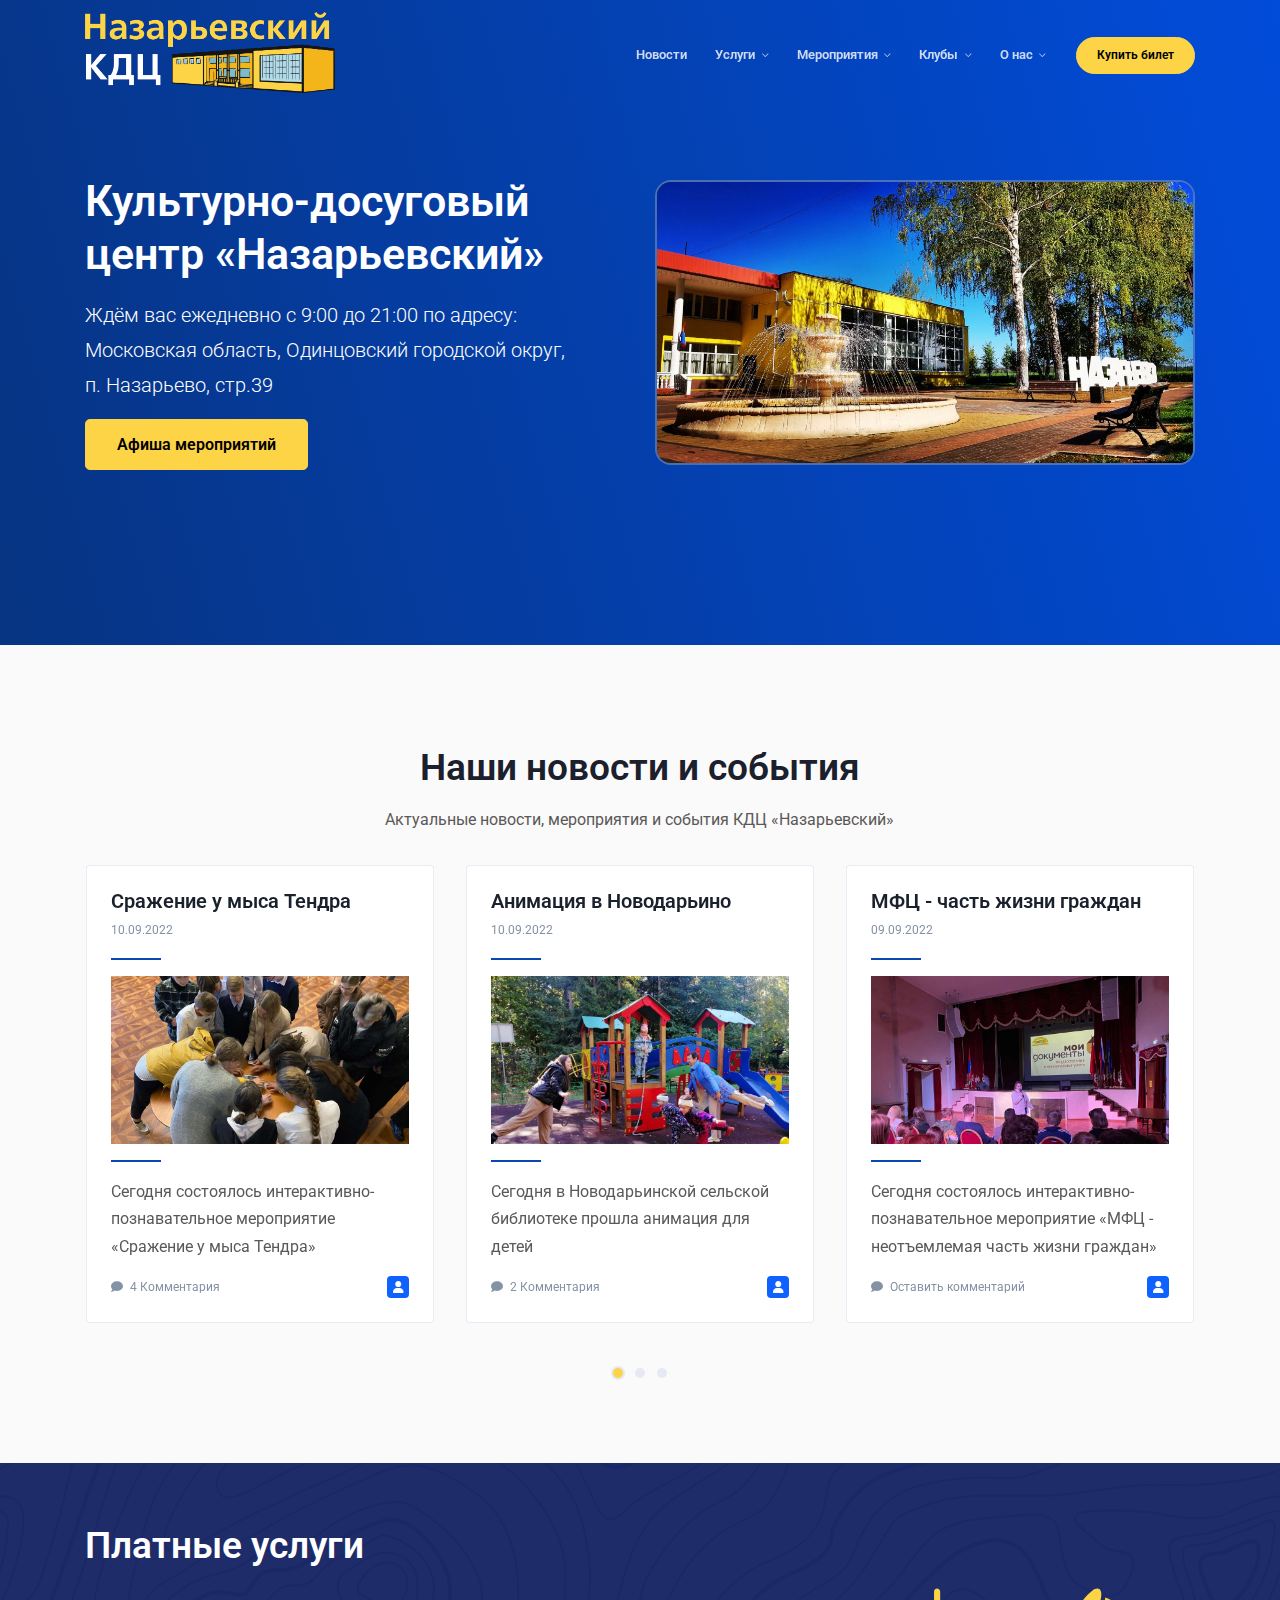
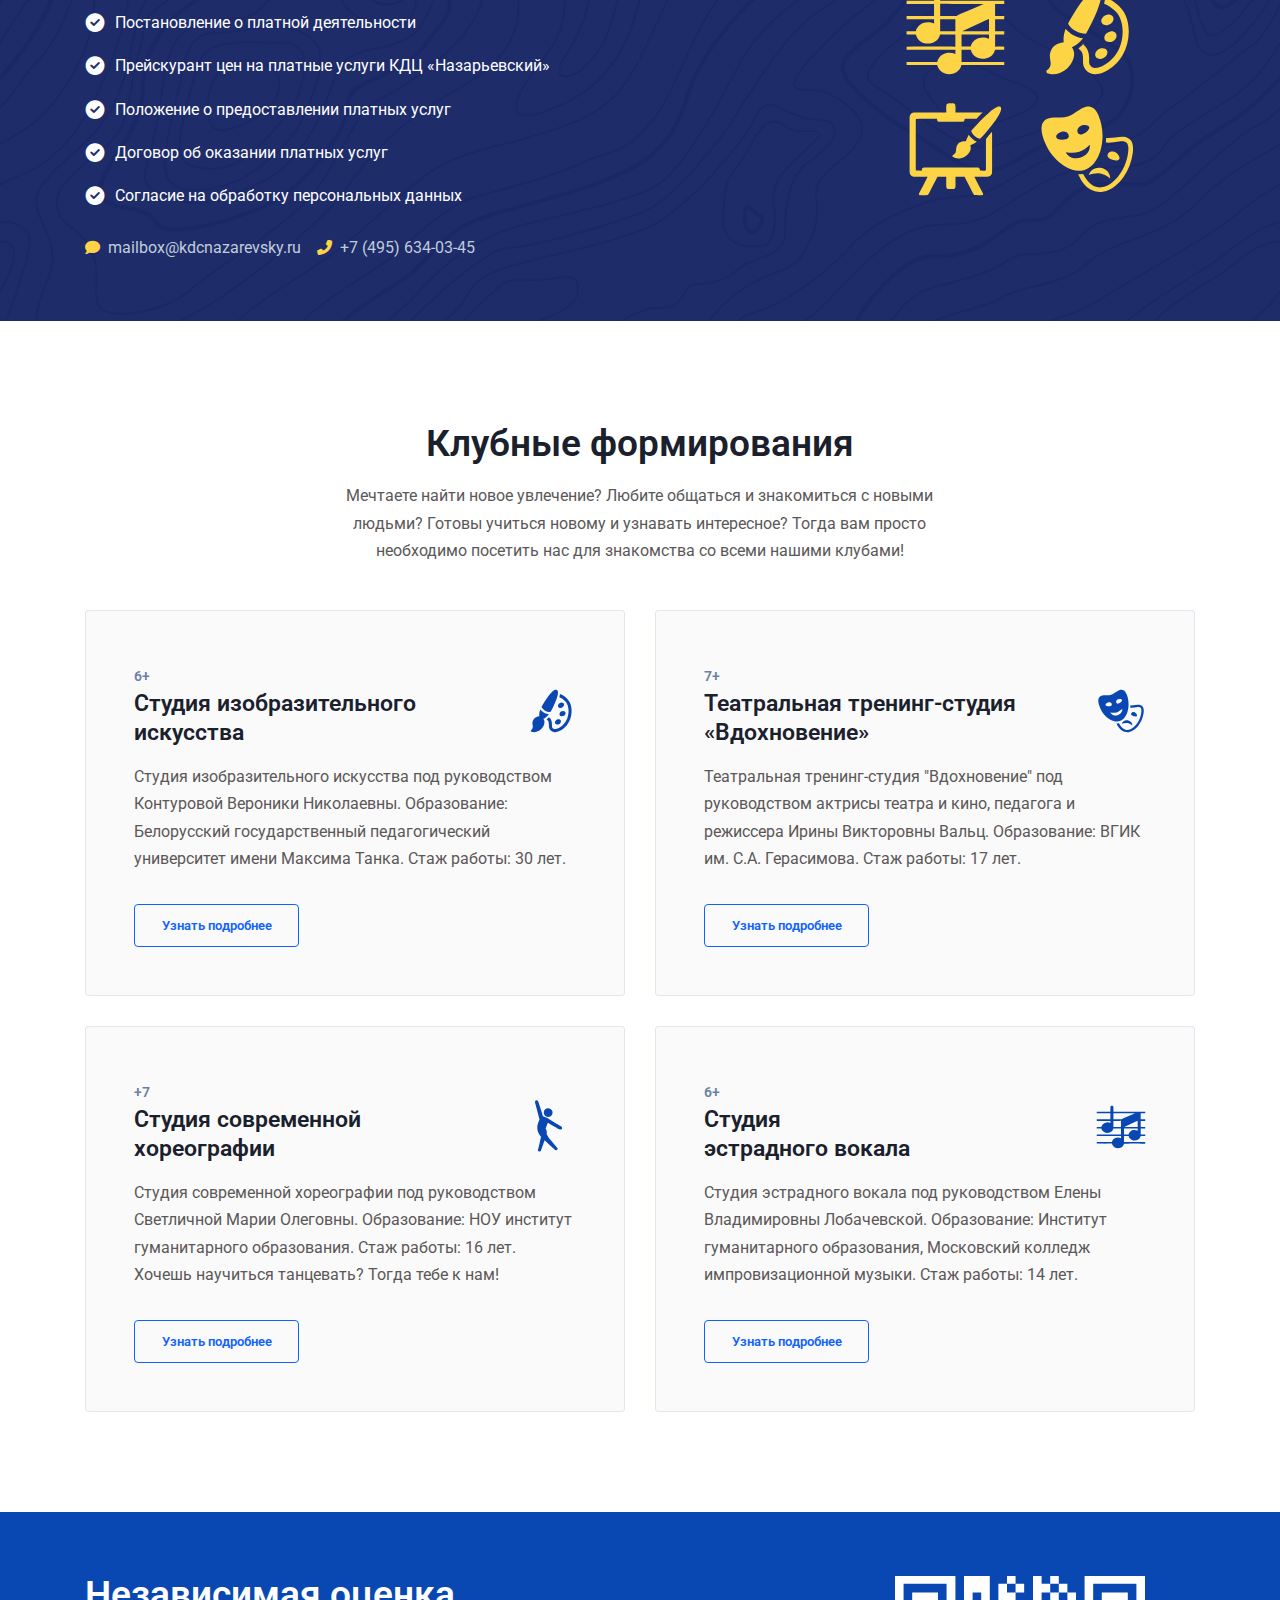
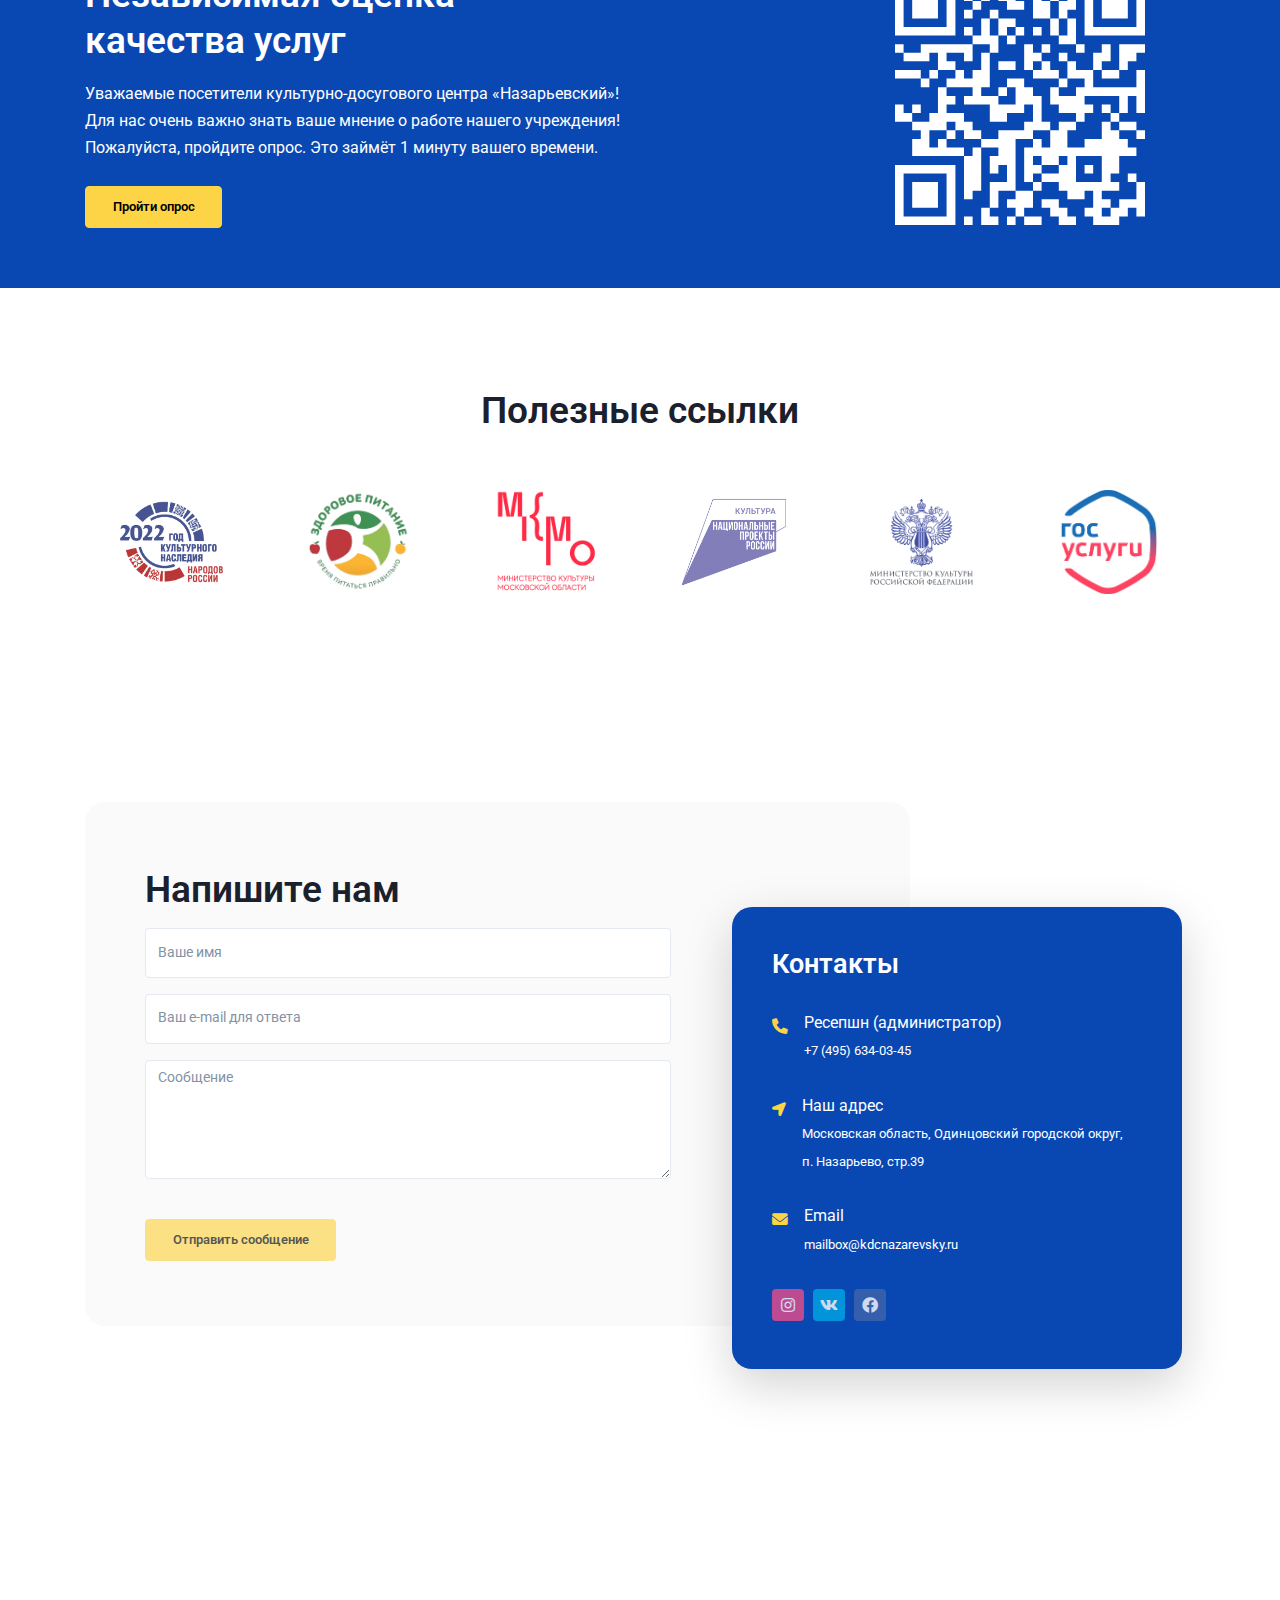
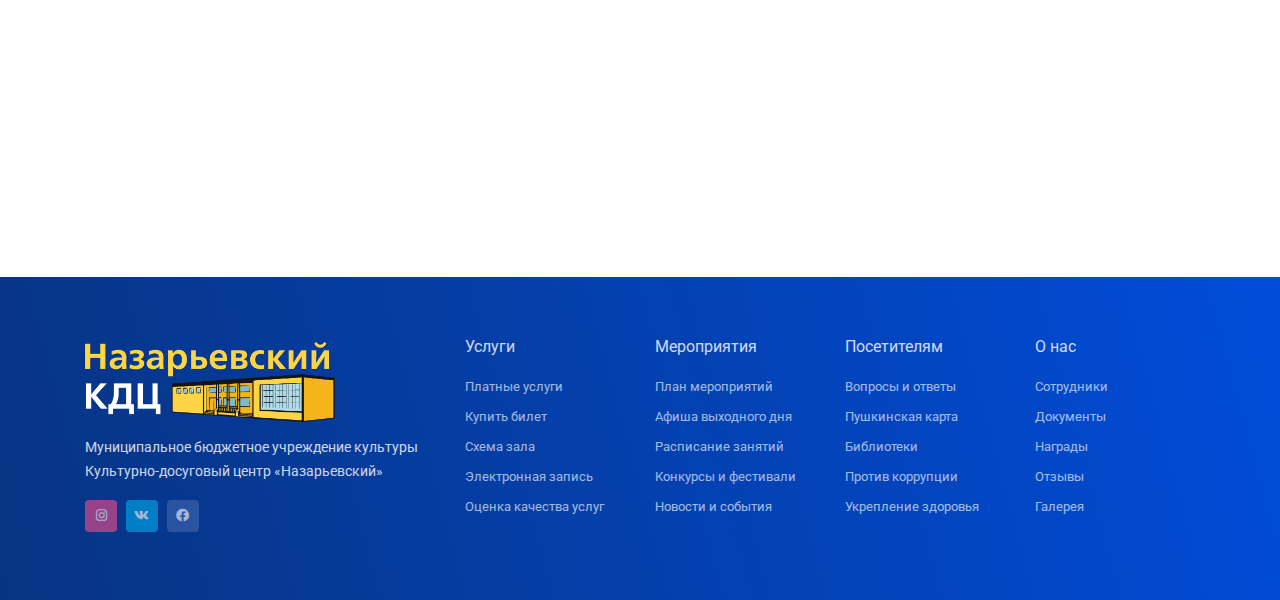
==== blue/index.html @ 81d01323 "dark-blue" ====
<!DOCTYPE html>
<html lang="en">

<head>
    <meta charset="utf-8">
    <meta name="viewport" content="width=device-width, initial-scale=1, shrink-to-fit=no">
    <meta http-equiv="X-UA-Compatible" content="ie=edge">

    <!--favicon icon-->
    <link rel="icon" href="assets/img/favicon.png" type="image/png" sizes="16x16">

    <!--title-->
    <title>Cloud Hosting - Modern Web Hosting & WHMCS Template</title>

    <!--build:css-->
    <link rel="stylesheet" href="assets/css/main.css">
    <!-- endbuild -->
</head>

<body>

    <!--header section start-->
    <header id="header" class="header-main">
        <!--main header menu start-->
        <div id="logoAndNav" class="main-header-menu-wrap bg-transparent fixed-top">
            <div class="container">
                <nav class="js-mega-menu navbar navbar-expand-md header-nav">

                    <!--logo start-->
                    <a class="navbar-brand pt-0" href="index.html"><img src="assets/img/logo-white.png" alt="logo" class="img-fluid" /></a>
                    <!--logo end-->

                    <!--responsive toggle button start-->
                    <button type="button" class="navbar-toggler btn" aria-expanded="false" aria-controls="navBar" data-toggle="collapse" data-target="#navBar">
                        <span id="hamburgerTrigger">
                          <span class="ti-menu"></span>
                        </span>
                    </button>
                    <!--responsive toggle button end-->

                    <!--main menu start-->
                    <div id="navBar" class="collapse navbar-collapse">
                        <ul class="navbar-nav ml-auto main-navbar-nav">
						
							<li class="nav-item custom-nav-item">
                                <a class="nav-link custom-nav-link" href="#">Новости</a>
                            </li>
                            <!--about start-->
                            <li class="nav-item hs-has-mega-menu custom-nav-item position-relative" data-position="center">
                                <a id="aboutMegaMenu" class="nav-link custom-nav-link main-link-toggle" href="JavaScript:Void(0);" aria-haspopup="true" aria-expanded="false">Услуги</a>

                                <!--about submenu start-->
                                <div class="hs-mega-menu main-sub-menu" style="width: 320px" aria-labelledby="aboutMegaMenu">
                                    <!--menu title with subtitle and icon item start-->
                                    <div class="title-with-icon-item">
                                        <a class="title-with-icon-link" href="#">
                                            <div class="media align-items-center">
                                                <div class="media-body">
                                                    <span class="u-header__promo-title">Платные услуги</span>
                                                </div>
                                            </div>
                                        </a>
                                    </div>
                                    <!--menu title with subtitle and icon item end-->
									
									<!--menu title with subtitle and icon item start-->
                                    <div class="title-with-icon-item">
                                        <a class="title-with-icon-link" href="#">
                                            <div class="media align-items-center">
                                                <div class="media-body">
                                                    <span class="u-header__promo-title">Купить билет</span>
                                                </div>
                                            </div>
                                        </a>
                                    </div>
                                    <!--menu title with subtitle and icon item end-->
									
									<!--menu title with subtitle and icon item start-->
                                    <div class="title-with-icon-item">
                                        <a class="title-with-icon-link" href="#">
                                            <div class="media align-items-center">
                                                <div class="media-body">
                                                    <span class="u-header__promo-title">Оценка качества услуг</span>
                                                </div>
                                            </div>
                                        </a>
                                    </div>
                                    <!--menu title with subtitle and icon item end-->
									
									<!--menu title with subtitle and icon item start-->
                                    <div class="title-with-icon-item">
                                        <a class="title-with-icon-link" href="#">
                                            <div class="media align-items-center">
                                                <div class="media-body">
                                                    <span class="u-header__promo-title">Схема зала</span>
                                                </div>
                                            </div>
                                        </a>
                                    </div>
                                    <!--menu title with subtitle and icon item end-->
									
									<!--menu title with subtitle and icon item start-->
                                    <div class="title-with-icon-item">
                                        <a class="title-with-icon-link" href="#">
                                            <div class="media align-items-center">
                                                <div class="media-body">
                                                    <span class="u-header__promo-title">Онлайн и дистанционные программы</span>
                                                </div>
                                            </div>
                                        </a>
                                    </div>
                                    <!--menu title with subtitle and icon item end-->
									
									<!--menu title with subtitle and icon item start-->
                                    <div class="title-with-icon-item">
                                        <a class="title-with-icon-link" href="#">
                                            <div class="media align-items-center">
                                                <div class="media-body">
                                                    <span class="u-header__promo-title">Библиотеки</span>
                                                </div>
                                            </div>
                                        </a>
                                    </div>
                                    <!--menu title with subtitle and icon item end-->
									
									<!--menu title with subtitle and icon item start-->
                                    <div class="title-with-icon-item">
                                        <a class="title-with-icon-link" href="#">
                                            <div class="media align-items-center">
                                                <div class="media-body">
                                                    <span class="u-header__promo-title">Пушкинская карта</span>
                                                </div>
                                            </div>
                                        </a>
                                    </div>
                                    <!--menu title with subtitle and icon item end-->
									
									
                                </div>
                                <!--about submenu end-->
                            </li>
                            <!--about end-->
							
							<!--about start-->
                            <li class="nav-item hs-has-mega-menu custom-nav-item position-relative" data-position="center">
                                <a id="aboutMegaMenu" class="nav-link custom-nav-link main-link-toggle" href="JavaScript:Void(0);" aria-haspopup="true" aria-expanded="false">Мероприятия</a>

                                <!--about submenu start-->
                                <div class="hs-mega-menu main-sub-menu" style="width: 320px" aria-labelledby="aboutMegaMenu">
                                    <!--menu title with subtitle and icon item start-->
                                    <div class="title-with-icon-item">
                                        <a class="title-with-icon-link" href="#">
                                            <div class="media align-items-center">
                                                <div class="media-body">
                                                    <span class="u-header__promo-title">План мероприятий</span>
                                                </div>
                                            </div>
                                        </a>
                                    </div>
                                    <!--menu title with subtitle and icon item end-->
									
									<!--menu title with subtitle and icon item start-->
                                    <div class="title-with-icon-item">
                                        <a class="title-with-icon-link" href="#">
                                            <div class="media align-items-center">
                                                <div class="media-body">
                                                    <span class="u-header__promo-title">Афиша выходного дня</span>
                                                </div>
                                            </div>
                                        </a>
                                    </div>
                                    <!--menu title with subtitle and icon item end-->
									
									<!--menu title with subtitle and icon item start-->
                                    <div class="title-with-icon-item">
                                        <a class="title-with-icon-link" href="#">
                                            <div class="media align-items-center">
                                                <div class="media-body">
                                                    <span class="u-header__promo-title">События</span>
                                                </div>
                                            </div>
                                        </a>
                                    </div>
                                    <!--menu title with subtitle and icon item end-->
									
									<!--menu title with subtitle and icon item start-->
                                    <div class="title-with-icon-item">
                                        <a class="title-with-icon-link" href="#">
                                            <div class="media align-items-center">
                                                <div class="media-body">
                                                    <span class="u-header__promo-title">Окружные конкурсы и фестивали</span>
                                                </div>
                                            </div>
                                        </a>
                                    </div>
                                    <!--menu title with subtitle and icon item end-->
									
									<!--menu title with subtitle and icon item start-->
                                    <div class="title-with-icon-item">
                                        <a class="title-with-icon-link" href="#">
                                            <div class="media align-items-center">
                                                <div class="media-body">
                                                    <span class="u-header__promo-title">Расписание занятий</span>
                                                </div>
                                            </div>
                                        </a>
                                    </div>
                                    <!--menu title with subtitle and icon item end-->
									
									<!--menu title with subtitle and icon item start-->
                                    <div class="title-with-icon-item">
                                        <a class="title-with-icon-link" href="#">
                                            <div class="media align-items-center">
                                                <div class="media-body">
                                                    <span class="u-header__promo-title">Укрепление общественного здоровья</span>
                                                </div>
                                            </div>
                                        </a>
                                    </div>
                                    <!--menu title with subtitle and icon item end-->
                                </div>
                                <!--about submenu end-->
                            </li>
                            <!--about end-->


                            <!--hosting start-->
                            <li class="nav-item hs-has-mega-menu custom-nav-item position-relative" data-position="center">
                                <a id="hostingMegaMenu" class="nav-link custom-nav-link main-link-toggle" href="JavaScript:Void(0);" aria-haspopup="true" aria-expanded="false">Клубы</a>

                                <!-- Demos - Mega Menu -->
                                <div class="hs-mega-menu main-sub-menu" style="width: 715px" aria-labelledby="hostingMegaMenu">
                                    <div class="row no-gutters">
                                        <div class="col-md-6">
                                            <div class="menu-item-wrap py-0 p-md-3 p-lg-3">
                                                <!--menu title with subtitle and icon item start-->
                                                <div class="title-with-icon-item">
                                                    <a class="title-with-icon-link" href="#">
                                                        <div class="media align-items-center">
                                                            <div class="menu-item-icon rounded-circle secondary-bg">
                                                                <i class="fas fa-house"></i>
                                                            </div>
                                                            <div class="media-body">
                                                                <span class="u-header__promo-title">Клубные формирования </span>
                                                                <small class="u-header__promo-text">Перечень наших клубных формирований</small>
                                                            </div>
                                                        </div>
                                                    </a>
                                                </div>
                                                <!--menu title with subtitle and icon item end-->
                                            </div>
                                        </div>

                                        <div class="col-md-6">
                                            <div class="menu-item-wrap py-0 p-md-3 p-lg-3">
                                                <!--menu title with subtitle and icon item start-->
                                                <div class="title-with-icon-item">
                                                    <a class="title-with-icon-link" href="#">
                                                        <div class="media align-items-center">
                                                            <div class="menu-item-icon rounded-circle twitter-bg">
                                                                <i class="fas fa-mouse"></i>
                                                            </div>
                                                            <div class="media-body">
                                                                <span class="u-header__promo-title">Электронная запись</span>
                                                                <small class="u-header__promo-text">В клубные формирования через систему <strong>dk.mosreg.ru</strong></small>
                                                            </div>
                                                        </div>
                                                    </a>
                                                </div>
                                                <!--menu title with subtitle and icon item end-->
                                            </div>
                                        </div>

                                    </div>
                                    <!--application hosting start-->
                                    <div class="application-hosting text-white">
                                        <ul class="application-hosting-list">
                                            <li><a href="#">Театральная тренинг-студия <br>"Вдохновение" <b>7+</b></a></li>
                                            <li><a href="#">Cтудия современной <br>хореографии <b>7+</b></a></li>
                                            <li><a href="#">Хореографическая студия 5+</a></li>
                                            <li><a href="#">Студия эстрадного вокала 6+</a></li>
                                            <li><a href="#">Студия изобразительного <br>искусства 6+</a></li>
                                            <li><a href="#">Детская вокально-<br>хореографическая студия 5+</a></li>
											<li><a href="#">Ансамбль русской народной <br>песни «Заряночка» 18+</a></li>
											<li><a href="#">Студия раннего развития <br>и творчества 2+</a></li>
                                            <li><a href="#">ВИА "Розовый дождь" 14+</a></li>
                                            <li><a href="#">Баскетбол 12+</a></li>
                                            <li><a href="#">Борьба самбо 6+</a></li>
                                            <li><a href="#">Шашки / Шахматы 6+</a></li>
                                            <li><a href="#">Волейбол 14+</a></li>
											<li><a href="#">Настольный теннис 6+</a></li>
                                        </ul>
                                    </div>
                                    <!--application hosting end-->
                                </div>
                                <!-- End Demos - Mega Menu -->
                            </li>
                            <!--hosting end-->

                            <!--about start-->
                            <li class="nav-item hs-has-mega-menu custom-nav-item position-relative" data-position="center">
                                <a id="aboutMegaMenu" class="nav-link custom-nav-link main-link-toggle" href="JavaScript:Void(0);" aria-haspopup="true" aria-expanded="false">О нас</a>

                                <!--about submenu start-->
                                <div class="hs-mega-menu main-sub-menu" style="width: 320px" aria-labelledby="aboutMegaMenu">
                                    <!--menu title with subtitle and icon item start-->
                                    <div class="title-with-icon-item">
                                        <a class="title-with-icon-link" href="#">
                                            <div class="media align-items-center">
                                                <div class="media-body">
                                                    <span class="u-header__promo-title">Контактная информация</span>
                                                </div>
                                            </div>
                                        </a>
                                    </div>
                                    <!--menu title with subtitle and icon item end-->
									
									<!--menu title with subtitle and icon item start-->
                                    <div class="title-with-icon-item">
                                        <a class="title-with-icon-link" href="#">
                                            <div class="media align-items-center">
                                                <div class="media-body">
                                                    <span class="u-header__promo-title">Обратная связь</span>
                                                </div>
                                            </div>
                                        </a>
                                    </div>
                                    <!--menu title with subtitle and icon item end-->
									
									<!--menu title with subtitle and icon item start-->
                                    <div class="title-with-icon-item">
                                        <a class="title-with-icon-link" href="#">
                                            <div class="media align-items-center">
                                                <div class="media-body">
                                                    <span class="u-header__promo-title">Руководство и сотрудники</span>
                                                </div>
                                            </div>
                                        </a>
                                    </div>
                                    <!--menu title with subtitle and icon item end-->
									
									<!--menu title with subtitle and icon item start-->
                                    <div class="title-with-icon-item">
                                        <a class="title-with-icon-link" href="#">
                                            <div class="media align-items-center">
                                                <div class="media-body">
                                                    <span class="u-header__promo-title">Документы</span>
                                                </div>
                                            </div>
                                        </a>
                                    </div>
                                    <!--menu title with subtitle and icon item end-->
									
									<!--menu title with subtitle and icon item start-->
                                    <div class="title-with-icon-item">
                                        <a class="title-with-icon-link" href="#">
                                            <div class="media align-items-center">
                                                <div class="media-body">
                                                    <span class="u-header__promo-title">Вопросы и ответы</span>
                                                </div>
                                            </div>
                                        </a>
                                    </div>
                                    <!--menu title with subtitle and icon item end-->
									
									<!--menu title with subtitle and icon item start-->
                                    <div class="title-with-icon-item">
                                        <a class="title-with-icon-link" href="#">
                                            <div class="media align-items-center">
                                                <div class="media-body">
                                                    <span class="u-header__promo-title">Отзывы</span>
                                                </div>
                                            </div>
                                        </a>
                                    </div>
                                    <!--menu title with subtitle and icon item end-->
									
									<!--menu title with subtitle and icon item start-->
                                    <div class="title-with-icon-item">
                                        <a class="title-with-icon-link" href="#">
                                            <div class="media align-items-center">
                                                <div class="media-body">
                                                    <span class="u-header__promo-title">Галерея</span>
                                                </div>
                                            </div>
                                        </a>
                                    </div>
                                    <!--menu title with subtitle and icon item end-->
									
									<!--menu title with subtitle and icon item start-->
                                    <div class="title-with-icon-item">
                                        <a class="title-with-icon-link" href="#">
                                            <div class="media align-items-center">
                                                <div class="media-body">
                                                    <span class="u-header__promo-title">История</span>
                                                </div>
                                            </div>
                                        </a>
                                    </div>
                                    <!--menu title with subtitle and icon item end-->
									
									<!--menu title with subtitle and icon item start-->
                                    <div class="title-with-icon-item">
                                        <a class="title-with-icon-link" href="#">
                                            <div class="media align-items-center">
                                                <div class="media-body">
                                                    <span class="u-header__promo-title">Противодействие коррупции</span>
                                                </div>
                                            </div>
                                        </a>
                                    </div>
                                    <!--menu title with subtitle and icon item end-->
									
									
                                </div>
                                <!--about submenu end-->
                            </li>
                            <!--about end-->

                            

                            

                            <!--button start-->
                            <li class="nav-item header-nav-last-item d-flex align-items-center">
                                <a class="btn btn-brand-03" href="#" target="_blank">
                                    <span style="color:black;">Купить билет</span>
                                </a>
                            </li>
                            <!--button end-->
                        </ul>
                    </div>
                    <!--main menu end-->
                </nav>
            </div>
        </div>
        <!--main header menu end-->
    </header>
    <!--header section end-->

    <div class="main">

        <!--hero section start-->
        <section class="ptb-160 gradient-bg">
            <div class="container">
                <div class="row align-items-center justify-content-between">
                    <div class="col-md-12 col-lg-6">
                        <div class="hero-content-wrap text-white">
                            <h1 class="text-white">Культурно-досуговый центр&nbsp;«Назарьевский»</h1>
                            <p class="lead">Ждём вас ежедневно с&nbsp;9:00&nbsp;до&nbsp;21:00 по&nbsp;адресу: Московская&nbsp;область, Одинцовский&nbsp;городской&nbsp;округ, п.&nbsp;Назарьево,&nbsp;стр.39</p>
                            <a href="#" class="btn btn-brand-03 btn-lg"><span style="color:black;">Афиша мероприятий</span></a>
                        </div>
                    </div>
                    <div class="col-md-12 col-lg-6">
                        <div class="img-wrap">
                            <img src="assets/img/home-kdc.jpg" class="single-offer-box" width="100%" height="100%">
                        </div>
                    </div>
                </div>
            </div>
        </section>
        <!--hero section end-->
		
		<!--news section start-->
        <section class="our-blog-section ptb-100 gray-light-bg">
            <div class="container">
                <div class="row justify-content-center">
                    <div class="col-md-10 col-lg-7">
                        <div class="section-heading text-center">
                            <h2>Наши новости и события</h2>
                            <p>Актуальные новости, мероприятия и события КДЦ «Назарьевский»</p>
                        </div>
                    </div>
                </div>
                <div class="row">
                    <div class="owl-carousel owl-theme client-testimonial-1 dot-bottom-center custom-dot">
                        <div class="item">
                            <div class="single-blog-article border rounded single-review-wrap bg-white p-4 m-3">
                                <a  href="#">
                            <div class="article-heading">
                                <h3 class="h5 mb-0">Сражение у мыса Тендра<br /></h3>
                                <span> 10.09.2022</span>
                            </div>
                            <span class="border-shape my-3"></span>
							<img src="assets/img/blog/01.jpg" width="100%">
							<span class="border-shape my-3"></span>
                            <p>Сегодня состоялось интерактивно-познавательное мероприятие «Сражение у мыса Тендра»</p>
                            <div class="article-footer d-flex align-items-center justify-content-between">
                                <div class="article-comments">
                                    <span><i class="fas fa-comment mr-1"></i> 4 Комментария</span>
                                </div>
                                <div class="article-user">
                                    <span class="fas fa-user"></span>
                                </div>
                            </div>
								</a>
                            </div>
                        </div>
                        <div class="item">
                            <div class="single-blog-article border rounded single-review-wrap bg-white p-4 m-3">
                                <a  href="#">
                            <div class="article-heading">
                                <h3 class="h5 mb-0">Анимация в Новодарьино</h3>
                                <span> 10.09.2022</span>
                            </div>
                            <span class="border-shape my-3"></span>
							<img src="assets/img/blog/02.jpg" width="100%">
							<span class="border-shape my-3"></span>
                            <p>Сегодня в Новодарьинской сельской библиотеке прошла анимация для детей</p>
                            <div class="article-footer d-flex align-items-center justify-content-between">
                                <div class="article-comments">
                                    <span><i class="fas fa-comment mr-1"></i> 2 Комментария</span>
                                </div>
                                <div class="article-user">
                                    <span class="fas fa-user"></span>
                                </div>
                            </div>
								</a>
                            </div>
                        </div>
                        <div class="item">
                            <div class="single-blog-article border rounded single-review-wrap bg-white p-4 m-3">
                                <a  href="#">
                            <div class="article-heading">
                                <h3 class="h5 mb-0">МФЦ - часть жизни граждан</h3>
                                <span> 09.09.2022</span>
                            </div>
                            <span class="border-shape my-3"></span>
							<img src="assets/img/blog/03.jpg" width="100%">
							<span class="border-shape my-3"></span>
                            <p>Сегодня состоялось интерактивно-познавательное мероприятие «МФЦ - неотъемлемая часть жизни граждан»</p>
                            <div class="article-footer d-flex align-items-center justify-content-between">
                                <div class="article-comments">
                                    <span><i class="fas fa-comment mr-1"></i> Оставить комментарий</span>
                                </div>
                                <div class="article-user">
                                    <span class="fas fa-user"></span>
                                </div>
                            </div>
								</a>
                            </div>
                        </div>
                        <div class="item">
                            <div class="single-blog-article border rounded single-review-wrap bg-white p-4 m-3">
                                <a  href="#">
                            <div class="article-heading">
                                <h3 class="h5 mb-0">Бородинское сражение</h3>
                                <span> 08.09.2022</span>
                            </div>
                            <span class="border-shape my-3"></span>
							<img src="assets/img/blog/04.jpg" width="100%">
							<span class="border-shape my-3"></span>
                            <p>Сегодня состоялось интерактивно-познавательное мероприятие «Бородинское сражение»</p>
                            <div class="article-footer d-flex align-items-center justify-content-between">
                                <div class="article-comments">
                                    <span><i class="fas fa-comment mr-1"></i> Оставить комментарий</span>
                                </div>
                                <div class="article-user">
                                    <span class="fas fa-user"></span>
                                </div>
                            </div>
								</a>
                            </div>
                        </div>
                        <div class="item">
                            <div class="single-blog-article border rounded single-review-wrap bg-white p-4 m-3">
                                <a  href="#">
                            <div class="article-heading">
                                <h3 class="h5 mb-0">Ваши враги, вредные привычки</h3>
                                <span> 07.09.2022</span>
                            </div>
                            <span class="border-shape my-3"></span>
							<img src="assets/img/blog/05.jpg" width="100%">
							<span class="border-shape my-3"></span>
                            <p>Сегодня состоялось интерактивно-познавательное мероприятие «Ваши враги - вредные привычки».</p>
                            <div class="article-footer d-flex align-items-center justify-content-between">
                                <div class="article-comments">
                                    <span><i class="fas fa-comment mr-1"></i> Оставить комментарий</span>
                                </div>
                                <div class="article-user">
                                    <span class="fas fa-user"></span>
                                </div>
                            </div>
								</a>
                            </div>
                        </div>
                        <div class="item">
                            <div class="single-blog-article border rounded single-review-wrap bg-white p-4 m-3">
                                <a  href="#">
                            <div class="article-heading">
                                <h3 class="h5 mb-0">Легенды мировой музыки</h3>
                                <span> 07.09.2022</span>
                            </div>
                            <span class="border-shape my-3"></span>
							<img src="assets/img/blog/06.jpg" width="100%">
							<span class="border-shape my-3"></span>
                            <p>16 сентября в 18:20 на нашей странице VK в прямом эфире мероприятие «Легенды мировой музыки»</p>
                            <div class="article-footer d-flex align-items-center justify-content-between">
                                <div class="article-comments">
                                    <span><i class="fas fa-comment mr-1"></i> Оставить комментарий</span>
                                </div>
                                <div class="article-user">
                                    <span class="fas fa-user"></span>
                                </div>
                            </div>
								</a>
                            </div>
                        </div>
                        <div class="item">
                            <div class="single-blog-article border rounded single-review-wrap bg-white p-4 m-3">
                                <a  href="#">
                            <div class="article-heading">
                                <h3 class="h5 mb-0">Международный день музыки</h3>
                                <span> 07.09.2022</span>
                            </div>
                            <span class="border-shape my-3"></span>
							<img src="assets/img/blog/09.jpg" width="100%">
							<span class="border-shape my-3"></span>
                            <p>30 сентября состоится интерактивно-познавательное мероприятие "Международный день музыки" </p>
                            <div class="article-footer d-flex align-items-center justify-content-between">
                                <div class="article-comments">
                                    <span><i class="fas fa-comment mr-1"></i> Оставить комментарий</span>
                                </div>
                                <div class="article-user">
                                    <span class="fas fa-user"></span>
                                </div>
                            </div>
								</a>
                            </div>
                        </div>
                        <div class="item">
                            <div class="single-blog-article border rounded single-review-wrap bg-white p-4 m-3">
                                <a  href="#">
                            <div class="article-heading">
                                <h3 class="h5 mb-0">Студия раннего развития</h3>
                                <span> 05.09.2022</span>
                            </div>
                            <span class="border-shape my-3"></span>
							<img src="assets/img/blog/08.jpg" width="100%">
							<span class="border-shape my-3"></span>
                            <p>В МБУК КТ КСК «Назарьевский» открывается набор в группу раннего развития «Торопышки»</p>
                            <div class="article-footer d-flex align-items-center justify-content-between">
                                <div class="article-comments">
                                    <span><i class="fas fa-comment mr-1"></i> Оставить комментарий</span>
                                </div>
                                <div class="article-user">
                                    <span class="fas fa-user"></span>
                                </div>
                            </div>
								</a>
                            </div>
                        </div>
                        <div class="item">
                            <div class="single-blog-article border rounded single-review-wrap bg-white p-4 m-3">
                                <a  href="#">
                            <div class="article-heading">
                                <h3 class="h5 mb-0">Пишем акварелью</h3>
                                <span> 05.09.2022</span>
                            </div>
                            <span class="border-shape my-3"></span>
							<img src="assets/img/blog/07.jpg" width="100%">
							<span class="border-shape my-3"></span>
                            <p>Всем здравствуйте! В МБУК КТ КСК «Назарьевский» открывается набор в кружок "Пишем акварелью"</p>
                            <div class="article-footer d-flex align-items-center justify-content-between">
                                <div class="article-comments">
                                    <span><i class="fas fa-comment mr-1"></i> Оставить комментарий</span>
                                </div>
                                <div class="article-user">
                                    <span class="fas fa-user"></span>
                                </div>
                            </div>
								</a>
                            </div>
                        </div>
                    </div>
                </div>
            </div>
        </section>
        <!--news section end-->
		
		<!--call to action start-->
        <section class="ptb-60 gradient-overlay bg-image">
		 <div class="background-image-wraper custom-overlay" style="background: url('assets/img/pattern-1.svg')repeat center center; opacity: 1;"></div>
            <div class="container">
                <div class="row align-items-center justify-content-between">
                    <div class="col-12 col-lg-6">
                        <div class="cta-content-wrap text-white">
                            <h2 class="text-white">Платные услуги</h2>
                            <ul class="check-list-wrap chew py-3">
                                <li>Постановление о платной деятельности </li>
                                <li>Прейскурант цен на платные услуги КДЦ «Назарьевский»</li>
                                <li>Положение о предоставлении платных услуг</li>
                                <li>Договор об оказании платных услуг</li>
                                <li>Согласие на обработку персональных данных</li>
                            </ul>
                        </div>
                        <div class="support-action d-inline-flex flex-wrap">
                            <a href="mailto:mailbox@kdcnazarevsky.ru" class="mr-3"><i class="fas fa-comment mr-1 color-accent"></i> <span>mailbox@kdcnazarevsky.ru</span></a>
                            <a href="tel:+74956340345" class="mb-0"><i class="fas fa-phone-alt mr-1 color-accent"></i> <span>+7 (495) 634-03-45</span></a>
                        </div>
                    </div>
                    <div class="col-md-6 col-lg-4 d-none d-lg-block">
                        <div class="cta-img-wrap text-center">
                            <img src="assets/img/services.svg" width="250" class="img-fluid" alt="server room">
                        </div>
                    </div>
                </div>
            </div>
        </section>
        <!--call to action end-->
		
		<!--services section start-->
        <section class="ptb-100 service-section-wrap">
            <div class="container">
                <div class="row justify-content-center">
                    <div class="col-md-10 col-lg-7">
                        <div class="section-heading text-center">
                            <h2>Клубные формирования</h2>
                            <p>Мечтаете найти новое увлечение? Любите общаться и знакомиться с новыми людьми? Готовы учиться новому и узнавать интересное?
							Тогда вам просто необходимо посетить нас для знакомства со всеми нашими клубами!</p>
                        </div>
                    </div>
                </div>
                <div class="row">
                    <div class="col-md-6 col-lg-6">
                        <div class="single-service p-5 rounded border gray-light-bg">
                            <div class="service-header d-flex align-items-center justify-content-between">
                                <h4><span class="h5 text-uppercase">6+</span> <br>Студия изобразительного искусства</h4>
								<img src="assets/img/paint.svg" width="50" >
                            </div>
                            <p>Студия изобразительного искусства под руководством  Контуровой Вероники Николаевны. Образование: Белорусский государственный педагогический университет имени Максима Танка. Стаж работы: 30 лет.</p>
                            <a href="#" class="btn btn-outline-brand-02 mt-3">Узнать подробнее</a>
                        </div>
                    </div>
                    <div class="col-md-6 col-lg-6">
                        <div class="single-service p-5 rounded border gray-light-bg">
                            <div class="service-header d-flex align-items-center justify-content-between">
                                <h4><span class="h5 text-uppercase">7+</span> <br>Театральная тренинг-студия «Вдохновение»</h4>
                                <img src="assets/img/mask.svg" width="50" >
                            </div>
                            <p>Театральная тренинг-студия "Вдохновение" под руководством актрисы театра и кино, педагога и режиссера Ирины Викторовны Вальц.
							Образование: ВГИК им. С.А. Герасимова. Стаж работы: 17 лет.</p>
                            <a href="#" class="btn btn-outline-brand-02 mt-3">Узнать подробнее</a>
                        </div>
                    </div>
                    <div class="col-md-6 col-lg-6">
                        <div class="single-service p-5 rounded border gray-light-bg">
                            <div class="service-header d-flex align-items-center justify-content-between">
                                <h4><span class="h5 text-uppercase">+7</span> <br>Студия современной <br>хореографии</h4>
                                <img src="assets/img/dance.svg" width="58" >
                            </div>
                            <p>Студия современной хореографии под руководством  Светличной Марии Олеговны. Образование: НОУ институт гуманитарного образования. Стаж работы: 16 лет. Хочешь научиться танцевать? Тогда тебе к нам!</p>
                            <a href="#" class="btn btn-outline-brand-02 mt-3">Узнать подробнее</a>
                        </div>
                    </div>
                    <div class="col-md-6 col-lg-6">
                        <div class="single-service p-5 rounded border gray-light-bg">
                            <div class="service-header d-flex align-items-center justify-content-between">
                                <h4><span class="h5 text-uppercase">6+</span> <br>Студия <br>эстрадного вокала</h4>
                                <img src="assets/img/music.svg" width="50" >
                            </div>
                            <p>Cтудия эстрадного вокала под руководством Елены Владимировны Лобачевской.
							Образование: Институт гуманитарного образования, Московский колледж импровизационной музыки. Стаж работы: 14 лет.</p>
                            <a href="#" class="btn btn-outline-brand-02 mt-3">Узнать подробнее</a>
                        </div>
                    </div>
                </div>
            </div>
        </section>
        <!--services section end-->
		
		<!--call to action start-->
        <section class="ptb-60 primary-bg">
            <div class="container">
                <div class="row align-items-center justify-content-between">
                    <div class="col-md-7 col-lg-6">
                        <div class="cta-content-wrap text-white">
                            <h2 class="text-white">Независимая&nbsp;оценка качества&nbsp;услуг</h2>
                            <p>Уважаемые посетители культурно-досугового центра «Назарьевский»! Для нас очень важно знать ваше мнение о работе нашего учреждения!
							Пожалуйста, пройдите опрос. Это займёт 1 минуту вашего времени.</p>
                        </div>
                        <div class="action-btns mt-4">
                            <a href="#" class="btn btn-brand-03"><span style="color:black;">Пройти опрос</span></a>
                        </div>
                    </div>
                    <div class="col-md-5 col-lg-4">
                        <div class="cta-img-wrap text-center">
                            <img src="assets/img/qr_nok.svg" class="img-fluid" alt="server room">
                        </div>
                    </div>
                </div>
            </div>
        </section>
        <!--call to action end-->
		
		<!--our team section start-->
        <section class="client-section  ptb-100">
            <div class="container">
                <div class="row justify-content-center">
                    <div class="col-md-8">
                        <div class="section-heading text-center mb-5">
                            <h2>Полезные ссылки</h2>
                            
                        </div>
                    </div>
                </div>
                <div class="row align-items-center">
                    <div class="col-md-12">
                        <div class="owl-carousel owl-theme clients-carousel dot-indicator">
                            <div class="item single-customer">
                                <img src="assets/img/901.png" alt="client logo" class="customer-logo">
                            </div>
                            <div class="item single-customer">
                                <img src="assets/img/902.png" alt="client logo" class="customer-logo">
                            </div>
                            <div class="item single-customer">
                                <img src="assets/img/903.png" alt="client logo" class="customer-logo">
                            </div>
                            <div class="item single-customer">
                                <img src="assets/img/904.png" alt="client logo" class="customer-logo">
                            </div>
                            <div class="item single-customer">
                                <img src="assets/img/905.png" alt="client logo" class="customer-logo">
                            </div>
                            <div class="item single-customer">
                                <img src="assets/img/906.png" alt="client logo" class="customer-logo">
                            </div>
                            <div class="item single-customer">
                                <img src="assets/img/907.png" alt="client logo" class="customer-logo">
                            </div>
                            <div class="item single-customer">
                                <img src="assets/img/908.png" alt="client logo" class="customer-logo">
                            </div>
							<div class="item single-customer">
                                <img src="assets/img/910.png" alt="client logo" class="customer-logo">
                            </div>
                        </div>
                    </div>
                </div>
            </div>
        </section>
        <!--our team section end-->
		
		<!--our contact section start-->
        <section class="contact-us-section ptb-100" id="contact">
            <div class="container">
                <div class="row">
                    <div class="col-12 pb-3 message-box d-none">
                        <div class="alert alert-danger"></div>
                    </div>
                    <div class="col-md-8 col-lg-9">
                        <div class="contact-us-form-wrap gray-light-bg position-relative">
                            <form action="" method="POST" id="contactForm" class="contact-us-form">
                                <input type="hidden" name="csrfToken" id="csrfToken" value="" />
                                <div class="form-row">
                                    <div class="col-md-9 col-12">
                                        <h2>Напишите нам</h2>
                                    </div>
                                    <div class="col-md-9 col-12">
                                        <div class="form-group">
                                            <input type="text" class="form-control" name="name" id="name" placeholder="Ваше имя" required="required">
                                        </div>
                                    </div>
                                    <div class="col-md-9 col-12">
                                        <div class="form-group">
                                            <input type="email" class="form-control" name="email" id="email" placeholder="Ваш e-mail для ответа" required="required">
                                        </div>
                                    </div>
                                    <div class="col-md-9 col-12">
                                        <div class="form-group">
                                            <textarea name="message" id="message" class="form-control" rows="5" cols="25" placeholder="Сообщение"></textarea>
                                        </div>
                                    </div>
                                    <div class="col-sm-12 mt-4">
                                        <button type="submit" class="btn btn-brand-03" id="btnContactUs">
                                            <span style="color:black;">Отправить сообщение</span>
                                        </button>
                                    </div>
									
                                </div>
                            </form>
                            <div class="contact-us-content primary-bg text-white shadow-lg mt-5 mt-md-0 mt-lg-0">
                                <h3 class="text-white">Контакты</h3>
                                <ul class="contact-info-list mt-3">
									<li class="d-flex py-3">
                                        <div class="contact-icon mr-3">
                                            <span class="fas fa-phone color-accent"></span>
                                        </div>
                                        <div class="contact-text">
                                            <h6 class="mb-1 text-white font-weight-normal">Ресепшн (администратор)</h6>
                                            <small>
                                                +7 (495) 634-03-45
                                            </small>
                                        </div>
                                    </li>
                                    <li class="d-flex py-3">
                                        <div class="contact-icon mr-3">
                                            <span class="fas fa-location-arrow color-accent"></span>
                                        </div>
                                        <div class="contact-text">
                                            <h6 class="mb-1 text-white font-weight-normal">Наш адрес</h6>
                                            <small>
                                                Московская&nbsp;область, Одинцовский&nbsp;городской&nbsp;округ, п.&nbsp;Назарьево,&nbsp;стр.39
                                            </small>
                                        </div>
                                    </li>
                                    <li class="d-flex py-3">
                                        <div class="contact-icon mr-3">
                                            <span class="fas fa-envelope color-accent"></span>
                                        </div>
                                        <div class="contact-text">
                                            <h6 class="mb-1 text-white font-weight-normal">Email</h6>
                                            <small>
                                                mailbox@kdcnazarevsky.ru
                                            </small>
                                        </div>
                                    </li>
                                </ul>
                                <ul class="list-inline social-list-default background-color social-hover-2 mt-2">
                                    <li class="list-inline-item"><a class="dribbble" href="#"><i class="fab fa-instagram"></i></a></li>
                                    <li class="list-inline-item"><a class="twitter" href="#"><i class="fab fa-vk"></i></a></li>
                                    <li class="list-inline-item"><a class="facebook" href="#"><i class="fab fa-facebook"></i></a></li>
                                </ul>
                            </div>
                        </div>
                    </div>

                </div>
            </div>
        </section>
        <!--our contact section end-->
		
		

        <!--google map start-->
        <div class="google-map">
            <iframe src="https://yandex.ru/map-widget/v1/?um=constructor%3A74e1b01a725973a56817670b219194403c5e708fed5ce55bf2587e63d4829c9d&amp;source=constructor" width="100%" height="450" frameborder="0"></iframe>
        </div>
        <!--google map end-->



    </div>

    <!--footer section start-->
    <footer class="footer-1 ptb-60 gradient-bg">
        <div class="container">
            <div class="row">
                <div class="col-md-12 col-lg-4 mb-4 mb-md-4 mb-sm-4 mb-lg-0">
                    <a href="#" class="navbar-brand mb-2">
                        <img src="assets/img/logo-white.png" alt="logo" class="img-fluid">
                    </a>
                    <br>
                    <p>Муниципальное бюджетное учреждение культуры <br>Культурно-досуговый центр «Назарьевский»</p>
                    <ul class="list-inline social-list-default background-color social-hover-2 mt-2">
                        <li class="list-inline-item"><a class="dribbble" href="#"><i class="fab fa-instagram"></i></a></li>
                        <li class="list-inline-item"><a class="twitter" href="#"><i class="fab fa-vk"></i></a></li>
                        <li class="list-inline-item"><a class="facebook" href="#"><i class="fab fa-facebook"></i></a></li>
                    </ul>
                </div>
                <div class="col-md-12 col-lg-8">
                    <div class="row mt-0">
						<div class="col-sm-6 col-md-3 col-lg-3 mb-4 mb-sm-4 mb-md-0 mb-lg-0">
                            <h6 class="font-weight-normal">Услуги</h6>
                            <ul>
							
								<li>
                                    <a href="#">Платные услуги</a>
                                </li>
                                <li>
                                    <a href="#">Купить билет</a>
                                </li>
								<li>
                                    <a href="#">Схема зала</a>
                                </li>
								<li>
                                    <a href="#">Электронная запись</a>
                                </li>
								<li>
                                    <a href="#">Оценка качества услуг</a>
                                </li>
                                
                            </ul>
                        </div>
                        <div class="col-sm-6 col-md-3 col-lg-3 mb-4 mb-sm-4 mb-md-0 mb-lg-0">
                            <h6 class="font-weight-normal">Мероприятия</h6>
                            <ul>
                                <li>
                                    <a href="#">План мероприятий</a>
                                </li>
                                <li>
                                    <a href="#">Афиша выходного дня</a>
                                </li>
                                <li>
                                    <a href="#">Расписание занятий</a>
                                </li>
								<li>
                                    <a href="#">Конкурсы и фестивали</a>
                                </li>
                                <li>
                                    <a href="#">Новости и события</a>
                                </li>
                            </ul>
                        </div>
						<div class="col-sm-6 col-md-3 col-lg-3">
                            <h6 class="font-weight-normal">Посетителям</h6>
                            <ul>
                                <li>
                                    <a href="#">Вопросы и ответы</a>
                                </li>
								<li>
                                    <a href="#">Пушкинская карта</a>
                                </li>
                                <li>
                                    <a href="#">Библиотеки</a>
                                </li>
								<li>
                                    <a href="#">Против коррупции</a>
                                </li>
								<li>
                                    <a href="#">Укрепление здоровья</a>
                                </li>
                            </ul>
                        </div>
                        <div class="col-sm-6 col-md-3 col-lg-3 mb-4 mb-sm-4 mb-md-0 mb-lg-0">
                            <h6 class="font-weight-normal">О нас</h6>
                            <ul>
                                <li>
                                    <a href="#">Сотрудники</a>
                                </li>
                                <li>
                                    <a href="#">Документы </a>
                                </li>
                                <li>
                                    <a href="#">Награды</a>
                                </li>
								<li>
                                    <a href="#">Отзывы</a>
                                </li>
								<li>
                                    <a href="#">Галерея</a>
                                </li>
                            </ul>
                        </div>
                    </div>
                </div>
            </div>
        </div>
        <!--end of container-->
    </footer>

    <!--footer section end-->

    <!--build:js-->
    <script src="assets/js/vendors/jquery-3.5.1.min.js"></script>
    <script src="assets/js/vendors/popper.min.js"></script>
    <script src="assets/js/vendors/bootstrap.min.js"></script>
    <script src="assets/js/vendors/bootstrap-slider.min.js"></script>
    <script src="assets/js/vendors/jquery.easing.min.js"></script>
    <script src="assets/js/vendors/owl.carousel.min.js"></script>
    <script src="assets/js/vendors/countdown.min.js"></script>
    <script src="assets/js/vendors/jquery.waypoints.min.js"></script>
    <script src="assets/js/vendors/jquery.rcounterup.js"></script>
    <script src="assets/js/vendors/magnific-popup.min.js"></script>
    <script src="assets/js/vendors/validator.min.js"></script>
    <script src="assets/js/vendors/hs.megamenu.js"></script>
    <script src="assets/js/app.js"></script>
    <!--endbuild-->
</body>

</html>
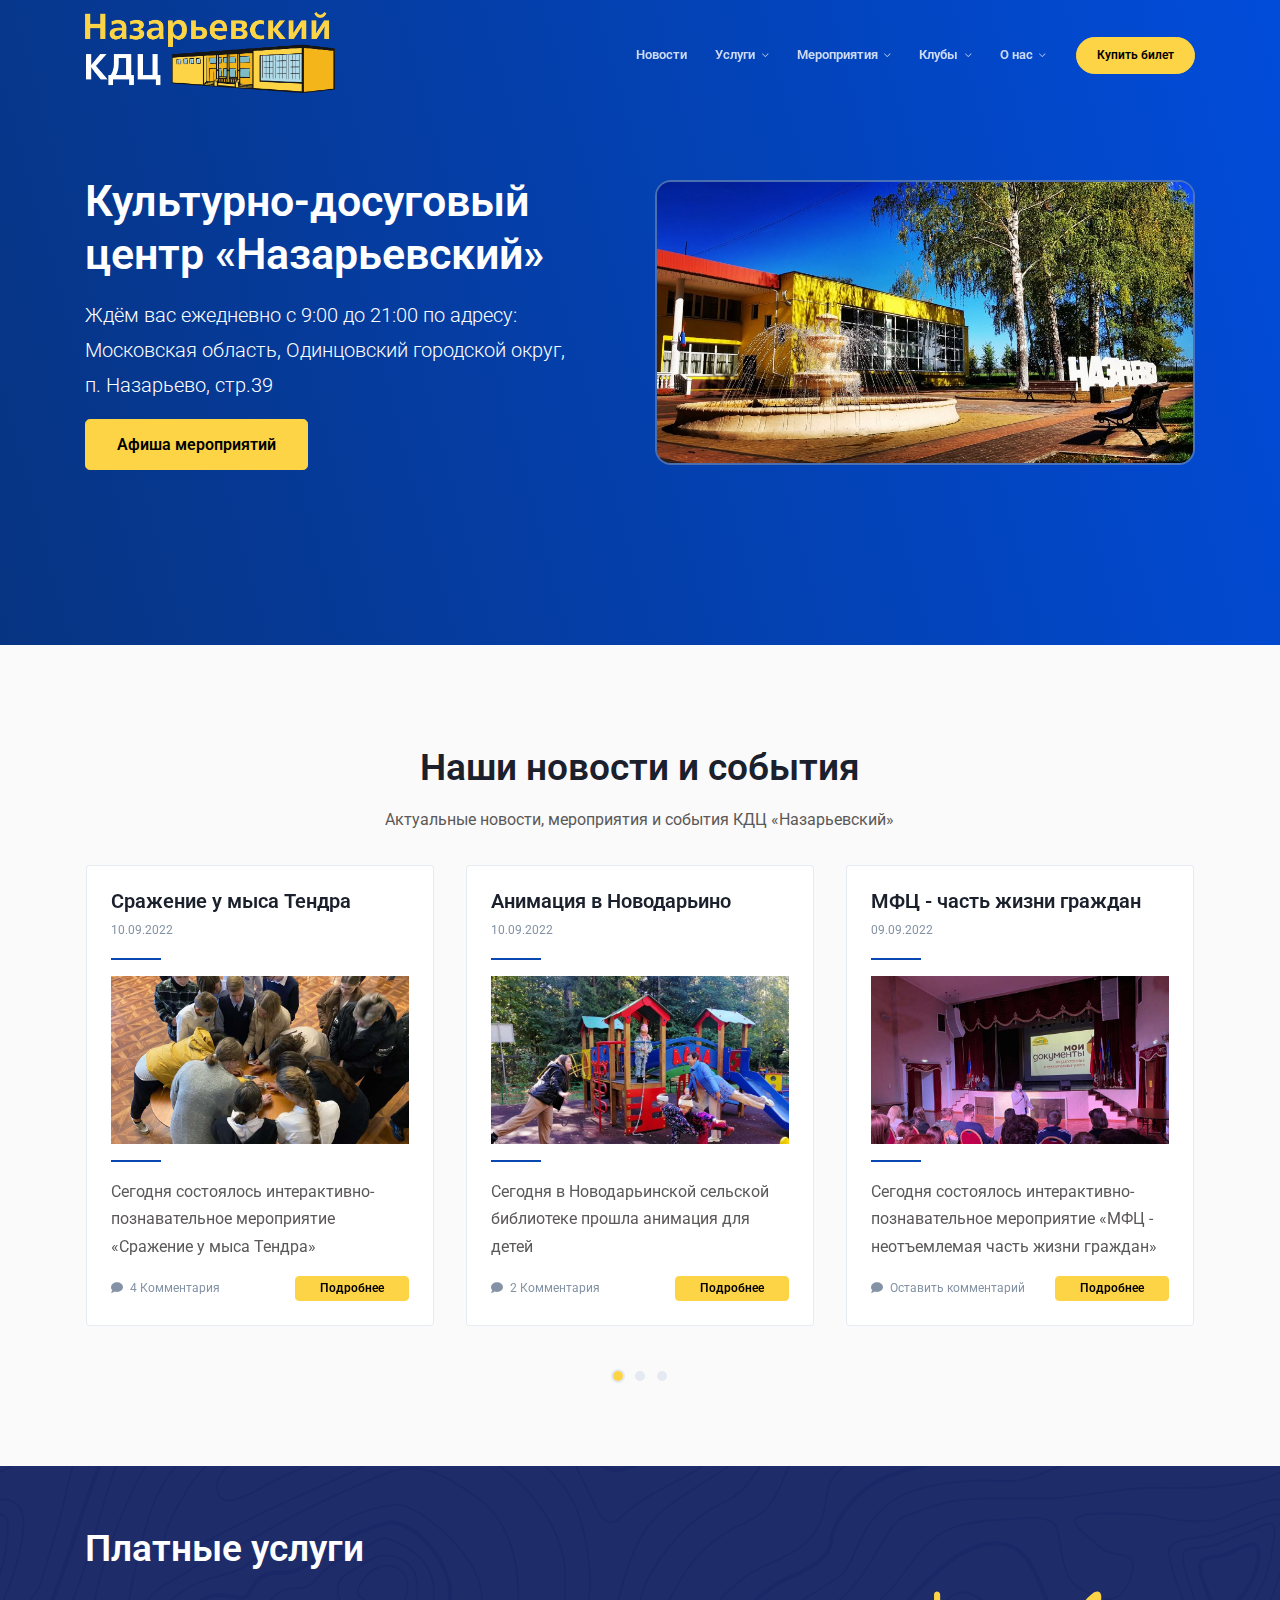
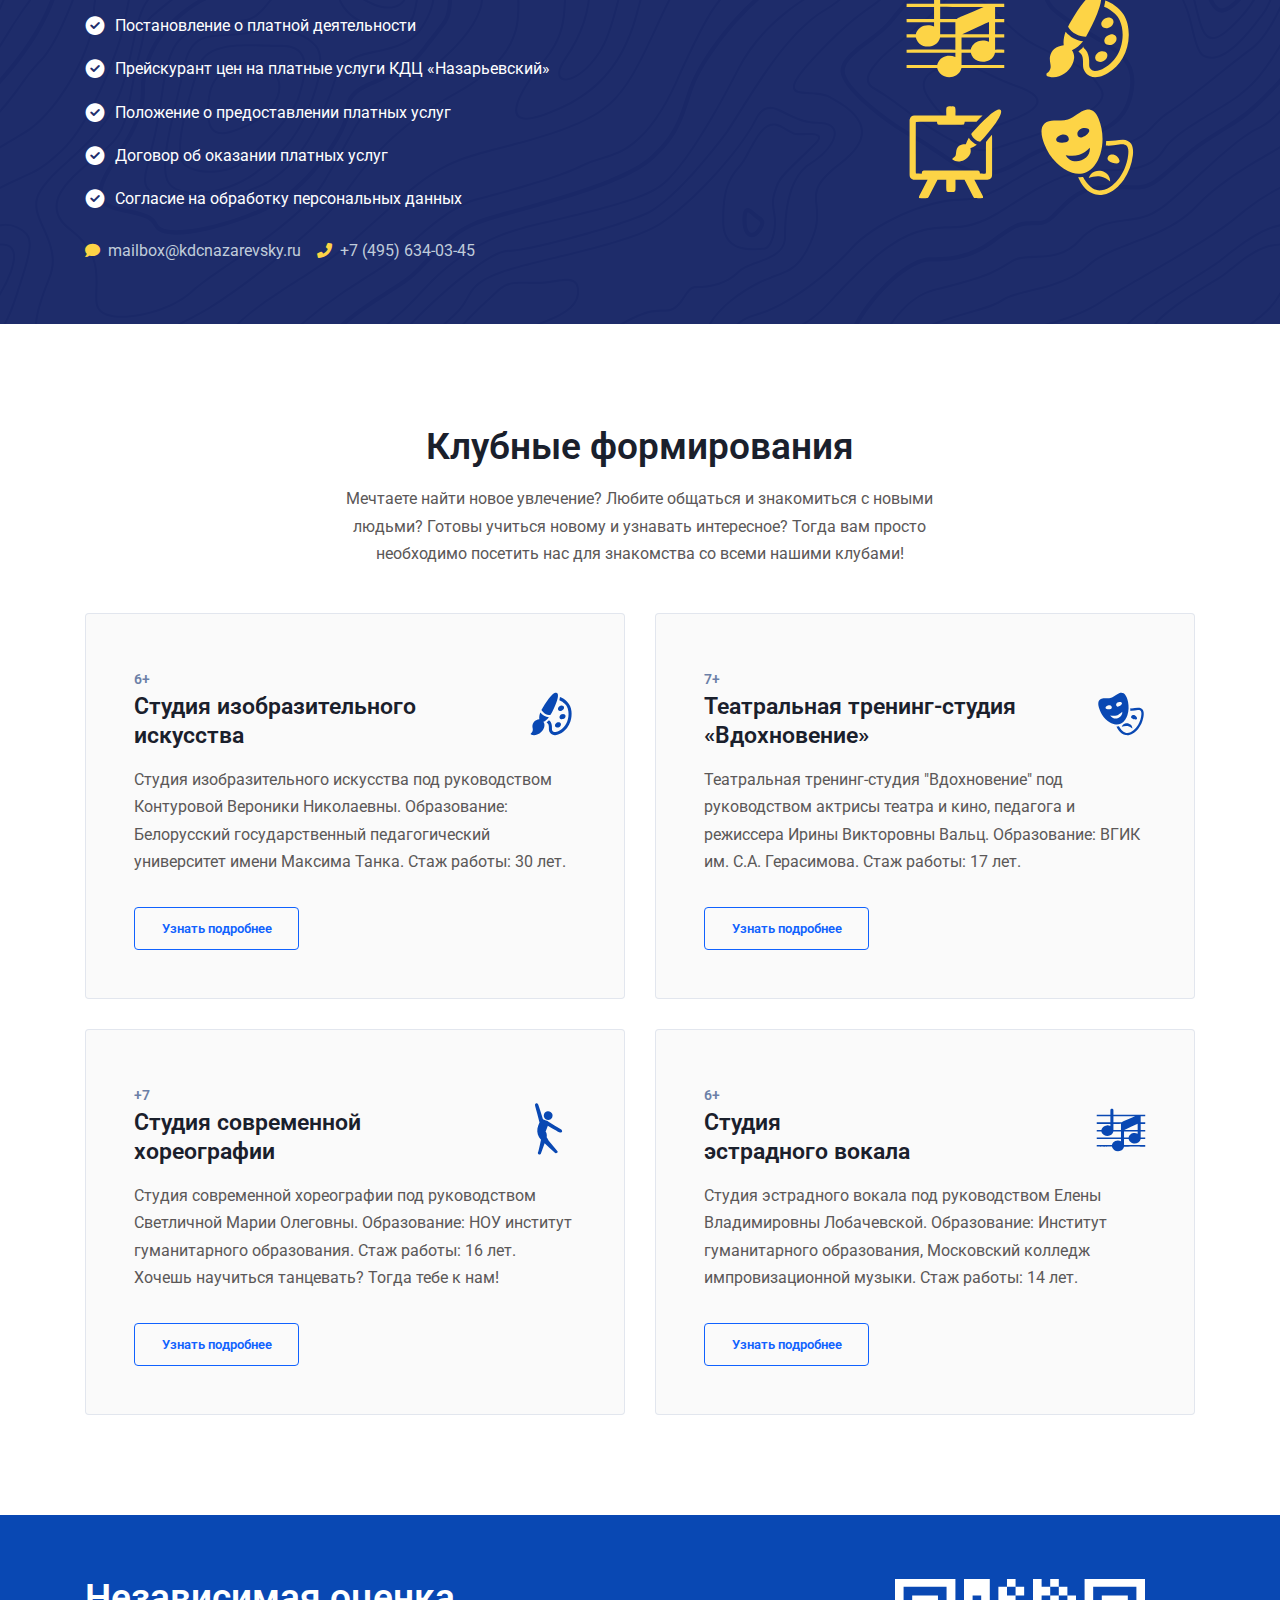
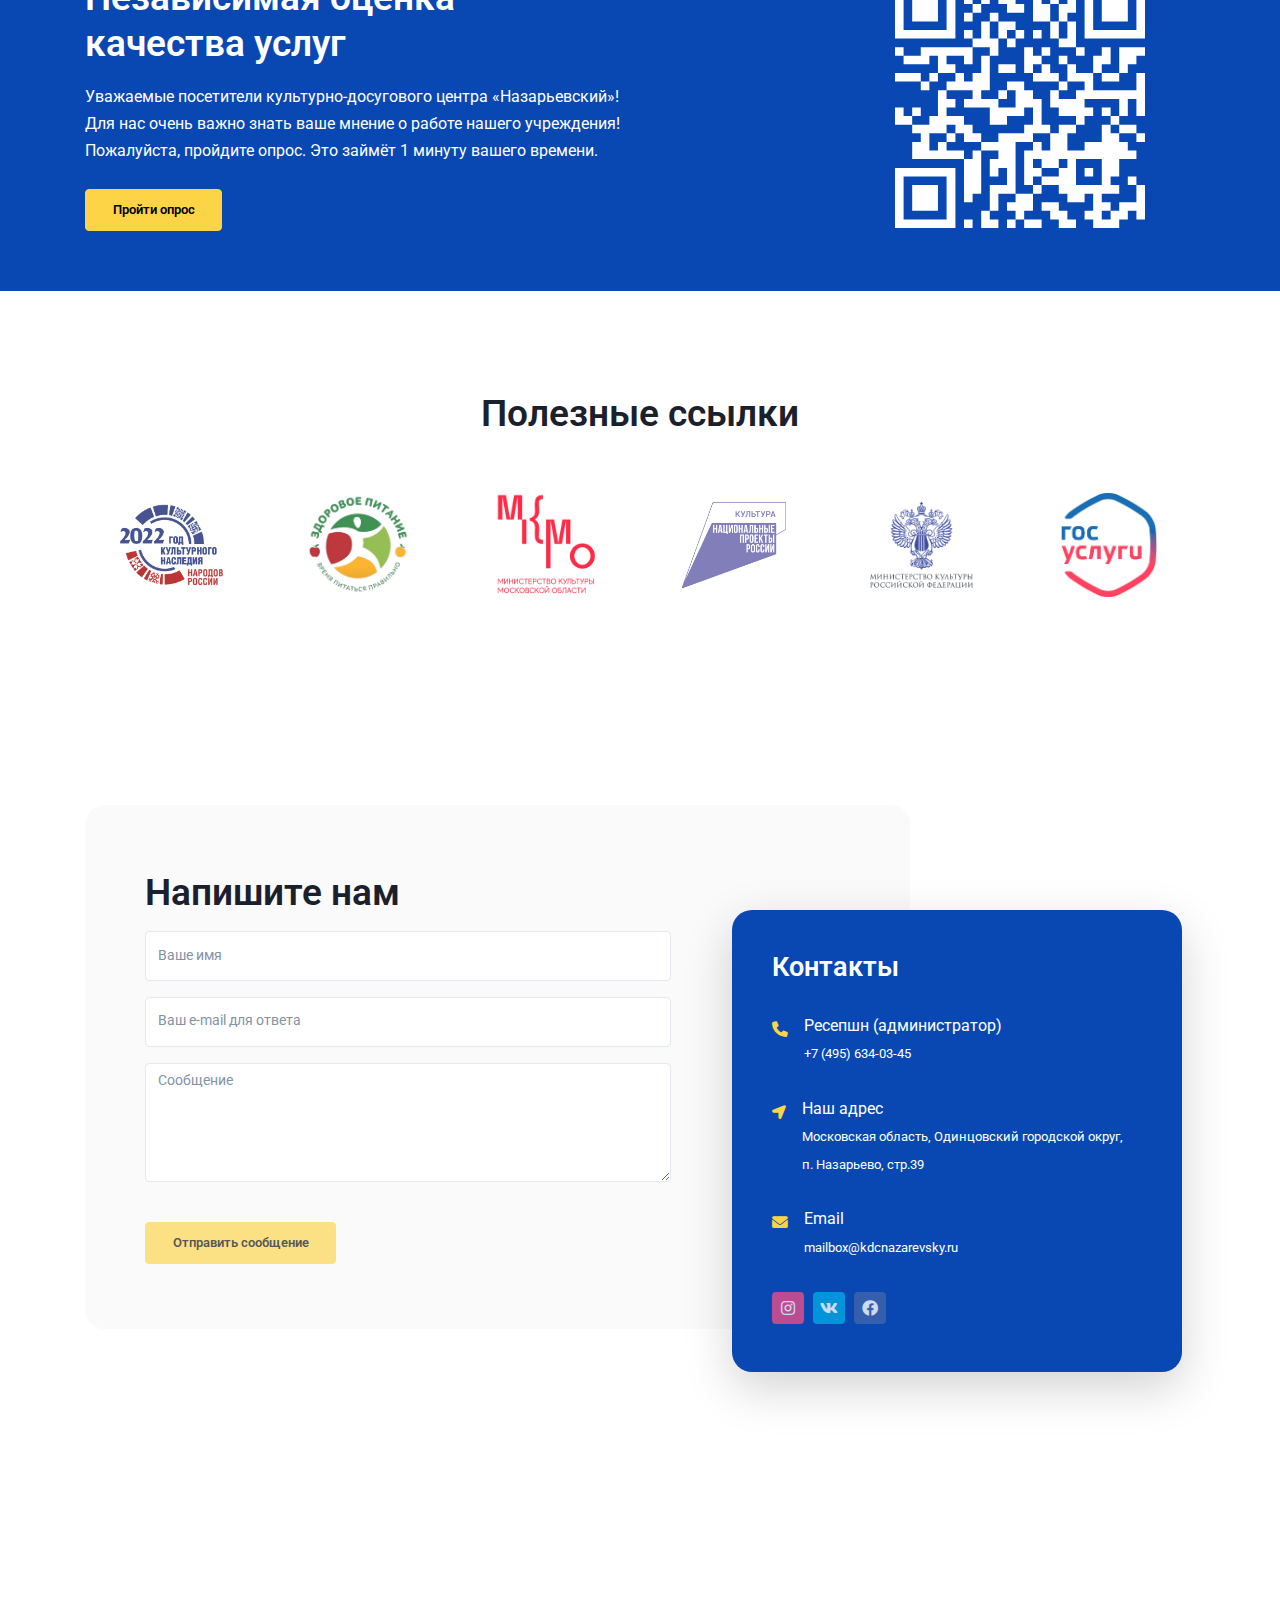
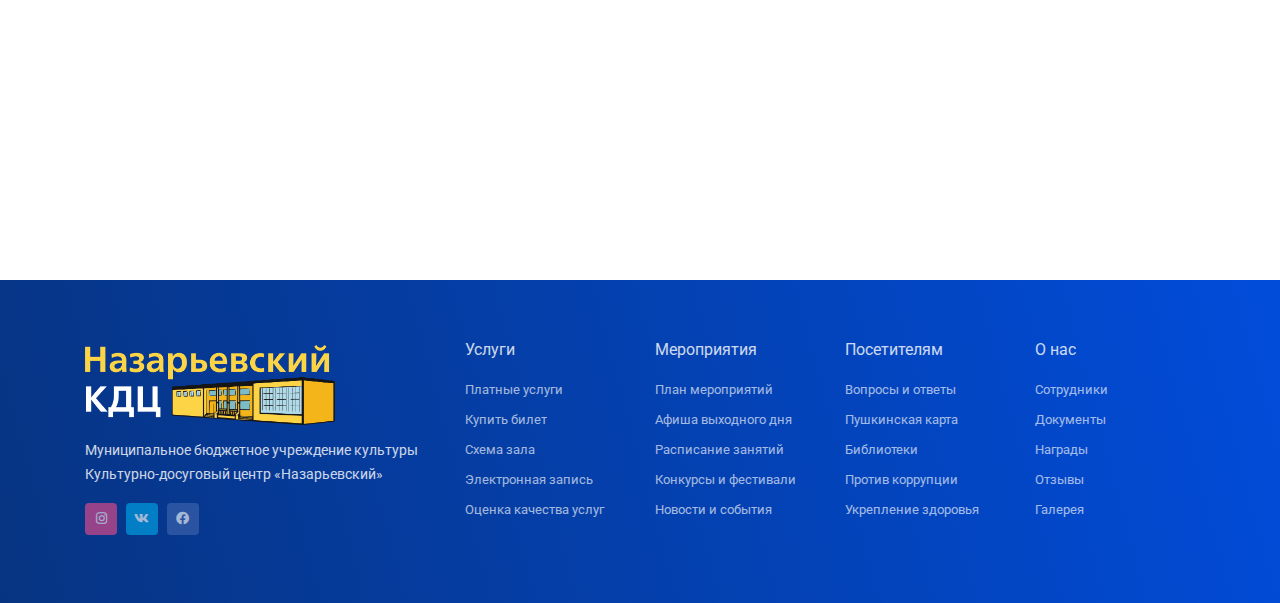
==== commit 744fabc5: "brown" ====
--- a/blue/index.html
+++ b/blue/index.html
@@ -1,5 +1,5 @@
 <!DOCTYPE html>
-<html lang="en">
+<html lang="RU">
 
 <head>
     <meta charset="utf-8">
@@ -10,7 +10,7 @@
     <link rel="icon" href="assets/img/favicon.png" type="image/png" sizes="16x16">
 
     <!--title-->
-    <title>Cloud Hosting - Modern Web Hosting & WHMCS Template</title>
+    <title>Культурно-досуговый центр «Назарьевский»</title>
 
     <!--build:css-->
     <link rel="stylesheet" href="assets/css/main.css">
@@ -490,7 +490,7 @@
                                     <span><i class="fas fa-comment mr-1"></i> 4 Комментария</span>
                                 </div>
                                 <div class="article-user">
-                                    <span class="fas fa-user"></span>
+                                    <a href="#" class="btn btn-brand-03 btn-xxs"><font color="black">Подробнее</font></a>
                                 </div>
                             </div>
 								</a>
@@ -512,7 +512,7 @@
                                     <span><i class="fas fa-comment mr-1"></i> 2 Комментария</span>
                                 </div>
                                 <div class="article-user">
-                                    <span class="fas fa-user"></span>
+                                    <a href="#" class="btn btn-brand-03 btn-xxs"><font color="black">Подробнее</font></a>
                                 </div>
                             </div>
 								</a>
@@ -534,7 +534,7 @@
                                     <span><i class="fas fa-comment mr-1"></i> Оставить комментарий</span>
                                 </div>
                                 <div class="article-user">
-                                    <span class="fas fa-user"></span>
+                                    <a href="#" class="btn btn-brand-03 btn-xxs"><font color="black">Подробнее</font></a>
                                 </div>
                             </div>
 								</a>
@@ -556,7 +556,7 @@
                                     <span><i class="fas fa-comment mr-1"></i> Оставить комментарий</span>
                                 </div>
                                 <div class="article-user">
-                                    <span class="fas fa-user"></span>
+                                    <a href="#" class="btn btn-brand-03 btn-xxs"><font color="black">Подробнее</font></a>
                                 </div>
                             </div>
 								</a>
@@ -578,7 +578,7 @@
                                     <span><i class="fas fa-comment mr-1"></i> Оставить комментарий</span>
                                 </div>
                                 <div class="article-user">
-                                    <span class="fas fa-user"></span>
+                                    <a href="#" class="btn btn-brand-03 btn-xxs"><font color="black">Подробнее</font></a>
                                 </div>
                             </div>
 								</a>
@@ -600,7 +600,7 @@
                                     <span><i class="fas fa-comment mr-1"></i> Оставить комментарий</span>
                                 </div>
                                 <div class="article-user">
-                                    <span class="fas fa-user"></span>
+                                    <a href="#" class="btn btn-brand-03 btn-xxs"><font color="black">Подробнее</font></a>
                                 </div>
                             </div>
 								</a>
@@ -622,7 +622,7 @@
                                     <span><i class="fas fa-comment mr-1"></i> Оставить комментарий</span>
                                 </div>
                                 <div class="article-user">
-                                    <span class="fas fa-user"></span>
+                                    <a href="#" class="btn btn-brand-03 btn-xxs"><font color="black">Подробнее</font></a>
                                 </div>
                             </div>
 								</a>
@@ -644,7 +644,7 @@
                                     <span><i class="fas fa-comment mr-1"></i> Оставить комментарий</span>
                                 </div>
                                 <div class="article-user">
-                                    <span class="fas fa-user"></span>
+                                    <a href="#" class="btn btn-brand-03 btn-xxs"><font color="black">Подробнее</font></a>
                                 </div>
                             </div>
 								</a>
@@ -666,7 +666,7 @@
                                     <span><i class="fas fa-comment mr-1"></i> Оставить комментарий</span>
                                 </div>
                                 <div class="article-user">
-                                    <span class="fas fa-user"></span>
+                                    <a href="#" class="btn btn-brand-03 btn-xxs"><font color="black">Подробнее</font></a>
                                 </div>
                             </div>
 								</a>
@@ -687,11 +687,11 @@
                         <div class="cta-content-wrap text-white">
                             <h2 class="text-white">Платные услуги</h2>
                             <ul class="check-list-wrap chew py-3">
-                                <li>Постановление о платной деятельности </li>
-                                <li>Прейскурант цен на платные услуги КДЦ «Назарьевский»</li>
-                                <li>Положение о предоставлении платных услуг</li>
-                                <li>Договор об оказании платных услуг</li>
-                                <li>Согласие на обработку персональных данных</li>
+                                <li class="paid"><a href="#" >Постановление о платной деятельности </a></li>
+                                <li class="paid"><a href="#" >Прейскурант цен на платные услуги КДЦ «Назарьевский»</a></li>
+                                <li class="paid"><a href="#" >Положение о предоставлении платных услуг</a></li>
+                                <li class="paid"><a href="#" >Договор об оказании платных услуг</a></li>
+                                <li class="paid"><a href="#" >Согласие на обработку персональных данных</a></li>
                             </ul>
                         </div>
                         <div class="support-action d-inline-flex flex-wrap">
--- a/blue/assets/css/main.css
+++ b/blue/assets/css/main.css
@@ -1337,6 +1337,14 @@
 a {
   color: #0948b3;
   text-decoration: none;
+}
+
+.paid a {
+  color: #ffffff;
+}
+
+.paid a:hover {
+  color: #c0ccda;
 }
 
 /* line 7, src/assets/scss/elements/_elements.links.scss */
@@ -49392,6 +49400,20 @@
   padding-bottom: 5px;
 }
 
+.btn-xxs {
+  font-size: 12px;
+  padding-top: 1px;
+  padding-bottom: 1px;
+}
+
+.single-blog-article .article-footer .article-user .btn-xxs {
+    background: #fdd446 !important;
+}
+
+.single-blog-article .article-footer .article-user .btn-xxs:hover {
+    background: #ffff00 !important;
+}
+
 /* line 62, src/assets/scss/components/_components.buttons.scss */
 .btn-sm, .btn-group-sm > .btn {
   font-size: 12px;
